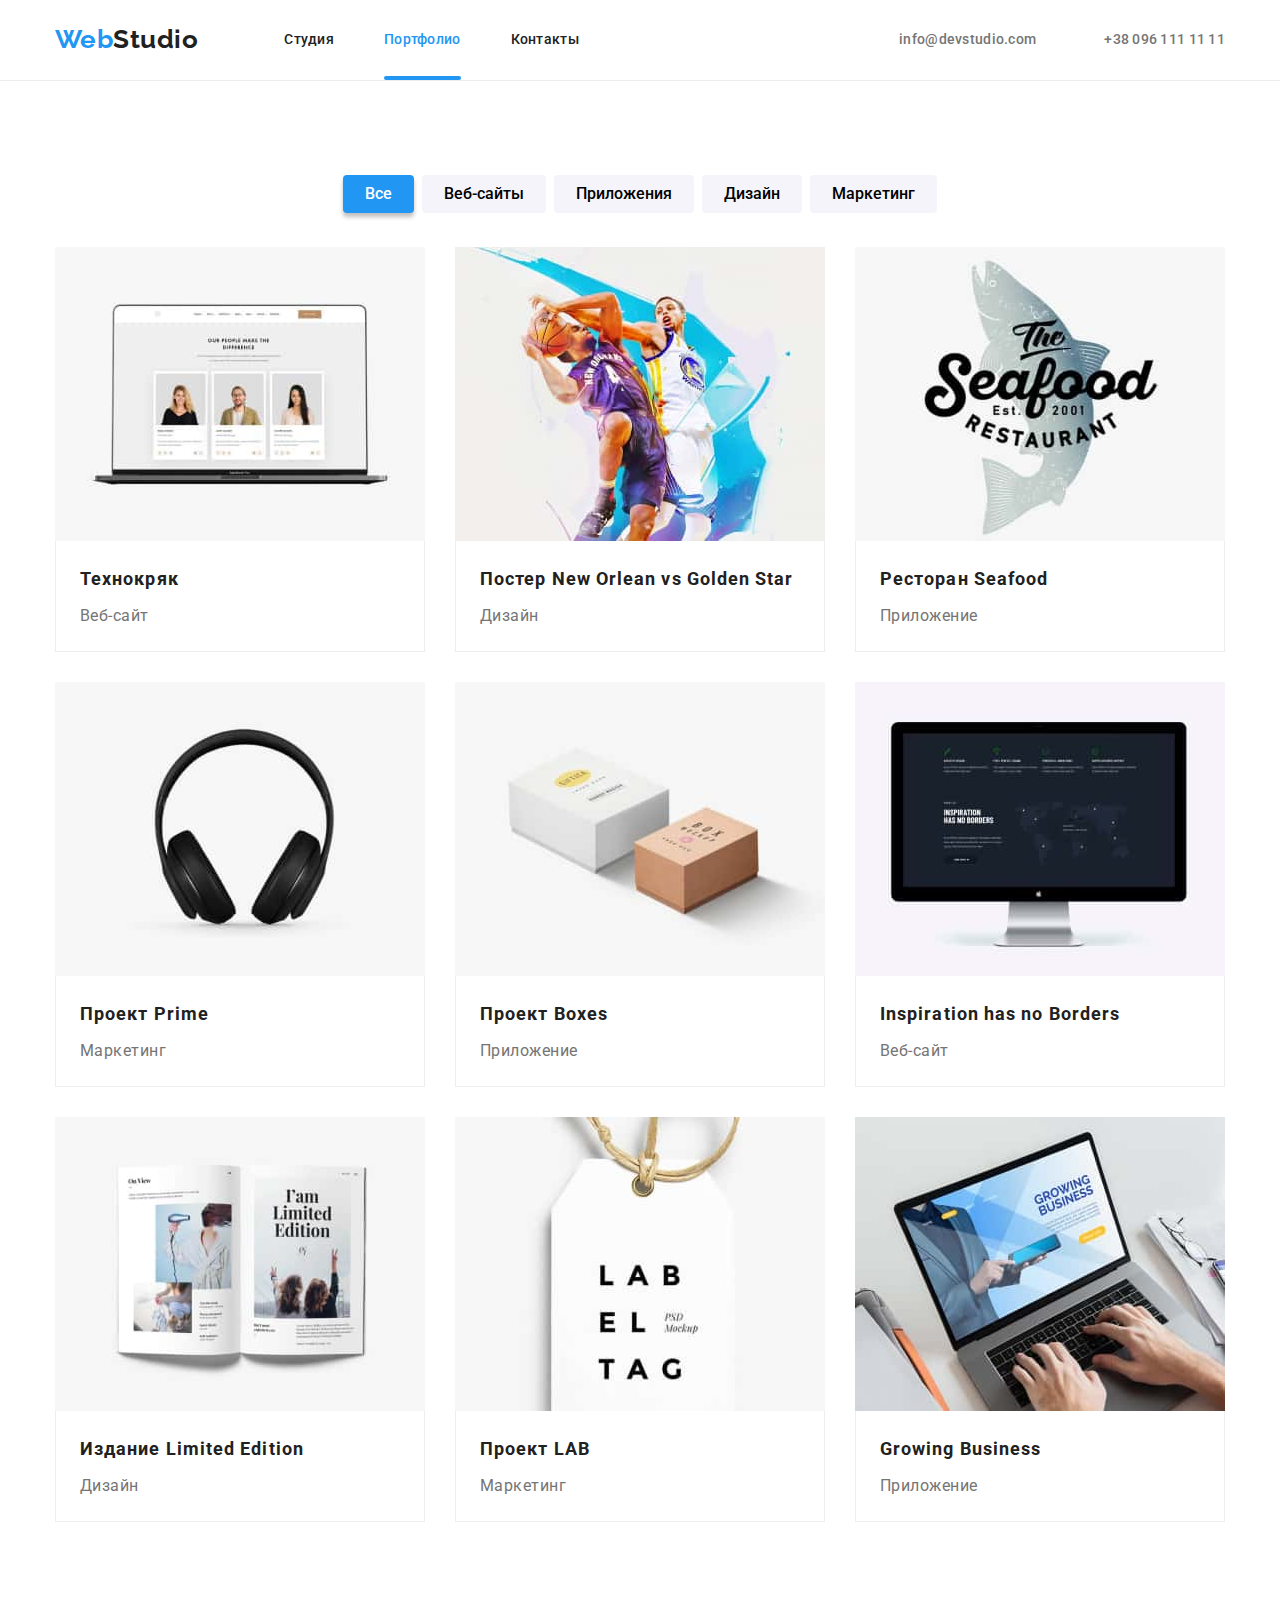
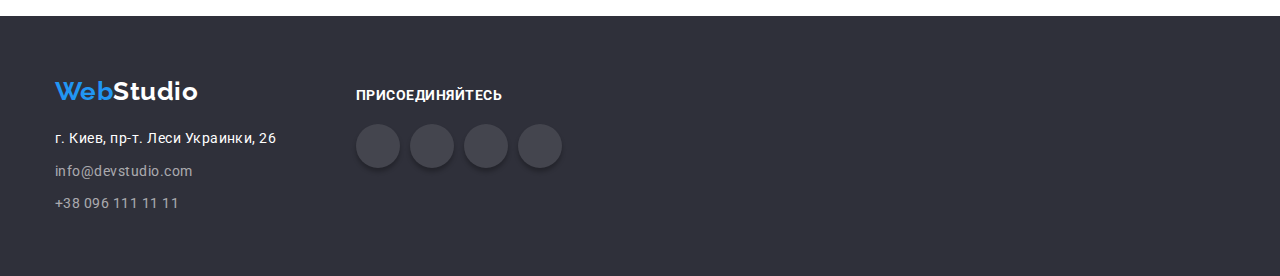
==== portfolio.html @ 75f686c3 "Initializes hometask" ====
<!DOCTYPE html>
<html lang="ru">
<head>
    <meta charset="UTF-8">
    <meta http-equiv="X-UA-Compatible" content="IE=edge">
    <meta name="viewport" content="width=device-width, initial-scale=1.0">
    <title>Портфолио</title>
    <link rel="preconnect" href="https://fonts.googleapis.com">
    <link rel="preconnect" href="https://fonts.gstatic.com" crossorigin>
    <link href="https://fonts.googleapis.com/css2?family=Raleway:wght@700&family=Roboto:wght@400;500;700;900&display=swap" rel="stylesheet">
    <link rel="stylesheet" href="https://cdnjs.cloudflare.com/ajax/libs/modern-normalize/1.1.0/modern-normalize.min.css">
    <link rel="stylesheet" href="./css/styles.css">
</head>

<body>

                    <!--Шапка страницы-->

    <header class="header">
        <div class="navigation-main container">
            <nav class="navigation">
                <a href="./index.html" class="header-logo logo links "><span class="logo-style">Web</span>Studio</a>
                <ul class="navigation-list list">
                    <li class="item">
                        <a href="./index.html" class="navigation-link header-footer-transition links">Студия</a>
                    </li>
                    <li class="item">
                        <a href="./portfolio.html" class="navigation-link header-footer-transition links  current">Портфолио</a>
                    </li>
                    <li class="item">
                        <a href="" class="navigation-link header-footer-transition links">Контакты</a>
                    </li>
                </ul>
            </nav>
            
            <ul class="header-contacts-list list">
                <li class="header-contacts-item item">
                    <a href="mailto:info@devstudio.com" class="header-contacts-link header-footer-transition links">
                        <svg class="envelope-icon" width="16" height="12">
                            <use href="./images/icons.svg#envelope"></use>
                        </svg>
                    info@devstudio.com</a>
                </li>

                <li class="header-contacts-item item">
                    <a href="tel:+380961111111" class="header-contacts-link header-footer-transition links">
                        <svg class="phone-icon" width="10" height="16">
                            <use href="./images/icons.svg#smartphone"></use>
                        </svg>
                    +38 096 111 11 11</a>
                </li>
            
            </ul>
        </div>
    </header>

                                    <!--Секция примеров работ-->
    <main>    
        <section class="portfolio">

        <h1 class="visually-hidden" tabindex="-1">Портфолио</h1> <!--Скрытый заголовок-->
            
            <div class="container">
                <ul class="portfolio-btn-list list">
                    <li class="portfolio-btn-item item">
                        <button class="portfolio-btn-button btn current" type="button">Все</button>
                    </li>
    
                    <li class="portfolio-btn-item item">
                        <button class="portfolio-btn-button btn" type="button">Веб-сайты</button>
                    </li>
    
                    <li class="portfolio-btn-item item">
                        <button class="portfolio-btn-button btn" type="button">Приложения</button>
                    </li>
    
                    <li class="portfolio-btn-item item">
                        <button class="portfolio-btn-button btn" type="button">Дизайн</button>
                    </li>
    
                    <li class="portfolio-btn-item item">
                        <button class="portfolio-btn-button btn" type="button">Маркетинг</button>
                    </li>
                </ul>
    
                <ul class="portfolio-card-list list">
                    <li class="portfolio-card-item item">
                        <a class="portfolio-card-link links" href="">
                            
                            <div class="portfolio-card-thumb">
                                <img src="./images/project1.jpg" width="370" alt="Ноутбук с открытым веб-сайтом">
                                <div class="portfolio-card-overlay">
                                    <p class="portfolio-card-overlay-text">Технокряк это современная площадка распространения коронавируса.
                                        Компании используют эту платформу для цифрового шпионажа
                                        и атак на защищённые сервера конкурентов.
                                    </p>
                                </div>
                            </div>
                            <div class="portfolio-card-content">
                                <h2 class="portfolio-card-subtitle">Технокряк</h2>
                                <p class="portfolio-card-text">Веб-сайт</p>
                            </div>

                        </a>
                    </li>
    
                    <li class="portfolio-card-item item">
                        <a class="portfolio-card-link links" href="">
                            
                            <div class="portfolio-card-thumb">
                                <img src="./images/project2.jpg" width="370" alt="Постер с двумя баскетболистами которые борятся за мяч">
                                <div class="portfolio-card-overlay">
                                    <p class="portfolio-card-overlay-text">Технокряк это современная площадка распространения коронавируса.
                                        Компании используют эту платформу для цифрового шпионажа
                                        и атак на защищённые сервера конкурентов.
                                    </p>
                                </div>
                            </div>
                            
                        
                            <div class="portfolio-card-content">
                                <h2 class="portfolio-card-subtitle">Постер <span lang="en">New Orlean vs Golden Star</span></h2>
                                <p class="portfolio-card-text">Дизайн</p>
                            </div>

                        </a>
                    </li>
    
                    <li class="portfolio-card-item item">
                        <a class="portfolio-card-link links" href="">
                            
                            <div class="portfolio-card-thumb">
                                <img src="./images/project3.jpg" width="370" alt="Логотип ресторана морепродуктов">
                                <div class="portfolio-card-overlay">
                                    <p class="portfolio-card-overlay-text">Технокряк это современная площадка распространения коронавируса.
                                        Компании используют эту платформу для цифрового шпионажа
                                        и атак на защищённые сервера конкурентов.
                                    </p>
                                </div>
                            </div>
                            
                            
                            <div class="portfolio-card-content">
                                <h2 class="portfolio-card-subtitle">Ресторан <span lang="en">Seafood</span></h2>
                                <p class="portfolio-card-text">Приложение</p>
                            </div>

                        </a>
                    </li>
    
                    <li class="portfolio-card-item item">
                        <a class="portfolio-card-link links" href="">
                                
                            <div class="portfolio-card-thumb">
                                <img src="./images/project4.jpg" width="370" alt="Полноразмерные наушники" >
                                <div class="portfolio-card-overlay">
                                    <p class="portfolio-card-overlay-text">Технокряк это современная площадка распространения коронавируса.
                                        Компании используют эту платформу для цифрового шпионажа
                                        и атак на защищённые сервера конкурентов.
                                    </p>
                                </div>
                            </div>
                            
                            
                            <div class="portfolio-card-content">
                                <h2 class="portfolio-card-subtitle">Проект <span lang="en">Prime</span></h2>
                                <p class="portfolio-card-text">Маркетинг</p>
                            </div>

                        </a>
                    </li>
    
                    <li class="portfolio-card-item item">
                        <a class="portfolio-card-link links" href="">
                                
                            <div class="portfolio-card-thumb">
                                <img src="./images/project5.jpg" width="370" alt="Две коробки, маленькая белая и большая коричневая">
                                <div class="portfolio-card-overlay">
                                    <p class="portfolio-card-overlay-text">Технокряк это современная площадка распространения коронавируса.
                                        Компании используют эту платформу для цифрового шпионажа
                                        и атак на защищённые сервера конкурентов.
                                    </p>
                                </div>
                            </div>
                            
                            
                            <div class="portfolio-card-content">
                                <h2 class="portfolio-card-subtitle">Проект <span lang="en">Boxes</span></h2>
                                <p class="portfolio-card-text">Приложение</p>
                            </div>

                        </a>
                    </li>
    
                    <li class="portfolio-card-item item">
                        <a class="portfolio-card-link links" href="">
                                
                            <div class="portfolio-card-thumb">
                                <img src="./images/project6.jpg" width="370" alt="Компьютер моноблок с открытыс сайтом на экране">
                                <div class="portfolio-card-overlay">
                                    <p class="portfolio-card-overlay-text">Технокряк это современная площадка распространения коронавируса.
                                        Компании используют эту платформу для цифрового шпионажа
                                        и атак на защищённые сервера конкурентов.
                                    </p>
                                </div>
                            </div>
                            
                            
                            <div class="portfolio-card-content">
                                <h2 class="portfolio-card-subtitle" lang="en">Inspiration has no Borders</h2>
                                <p class="portfolio-card-text">Веб-сайт</p>
                            </div>

                        </a>
                    </li>
    
                    <li class="portfolio-card-item item">
                        <a class="portfolio-card-link links" href="">
                                
                            <div class="portfolio-card-thumb">
                                <img src="./images/project7.jpg" width="370" alt="Открытый журнал со статьями">
                                <div class="portfolio-card-overlay">
                                    <p class="portfolio-card-overlay-text">Технокряк это современная площадка распространения коронавируса.
                                        Компании используют эту платформу для цифрового шпионажа
                                        и атак на защищённые сервера конкурентов.
                                    </p>
                                </div>
                            </div>
                            
                            
                            <div class="portfolio-card-content">
                                <h2 class="portfolio-card-subtitle">Издание <span lang="en">Limited Edition</span></h2>
                                <p class="portfolio-card-text">Дизайн</p>
                            </div>

                        </a>
                    </li>
    
                    <li class="portfolio-card-item item">
                        <a class="portfolio-card-link links" href="">
                                
                            <div class="portfolio-card-thumb">
                                <img src="./images/project8.jpg" width="370" alt="Бирка с названием проекта">
                                <div class="portfolio-card-overlay">
                                    <p class="portfolio-card-overlay-text">Технокряк это современная площадка распространения коронавируса.
                                        Компании используют эту платформу для цифрового шпионажа
                                        и атак на защищённые сервера конкурентов.
                                    </p>
                                </div>
                            </div>
                            
                            
                            <div class="portfolio-card-content">
                                <h2 class="portfolio-card-subtitle">Проект <span lang="en">LAB</span></h2>
                                <p class="portfolio-card-text">Маркетинг</p>
                            </div>

                        </a>
                    </li>
    
                    <li class="portfolio-card-item item">
                        <a class="portfolio-card-link links" href="">
                                
                            <div class="portfolio-card-thumb">
                                <img src="./images/project9.jpg" width="370" alt="Ноутбук с открытым приложением">
                                <div class="portfolio-card-overlay">
                                    <p class="portfolio-card-overlay-text">Технокряк это современная площадка распространения коронавируса.
                                        Компании используют эту платформу для цифрового шпионажа
                                        и атак на защищённые сервера конкурентов.
                                    </p>
                                </div>
                            </div>
                            
                            
                            <div class="portfolio-card-content">
                                <h2 class="portfolio-card-subtitle" lang="en">Growing Business</h2>
                                <p class="portfolio-card-text">Приложение</p>
                            </div>

                        </a>
                    </li>
    
                </ul>

            </div>

        </section>
    
    </main>
                <!--Подвал страницы-->

    <footer class="footer">

        <div class="footer-container container">
            
            <div class="footer-container-address">
                
                <a class="footer-logo logo links" href="./index.html"><span class="logo-style">Web</span>Studio</a>
                
                <address class="footer-address">
                    <p class="footer-address-text">г. Киев, пр-т. Леси Украинки, 26</p>
                    <ul class="footer-address-list list">
                        
                        <li class="footer-address-item">
                            <a class="footer-address-links header-footer-transition links" href="mailto:info@devstudio.com">info@devstudio.com</a>
                        </li>
                        
                        <li class="footer-address-item">
                            <a class="footer-address-links header-footer-transition links" href="tel:+380961111111">+38 096 111 11 11</a>
                        </li>
        
                    </ul>
                </address>
            </div>    

            <div class="footer-join-us">

                <p class="text">Присоединяйтесь</p>

                <ul class="footer-join-us-list list">

                    <li class=" footer-join-us-item item">

                        <a href="" class="footer-join-us-link">
                            <svg class="footer-join-us-icon">
                                <use xlink:href="./images/icons.svg#instagram" />
                            </svg>
                        </a>

                    </li>

                    <li class=" footer-join-us-item item">

                        <a href="" class="footer-join-us-link">
                            <svg class="footer-join-us-icon">
                                <use xlink:href="./images/icons.svg#twitter" />
                            </svg>
                        </a>

                    </li>

                    <li class=" footer-join-us-item item">

                        <a href="" class="footer-join-us-link">
                            <svg class="footer-join-us-icon">
                                <use xlink:href="./images/icons.svg#facebook" />
                            </svg>
                        </a>

                    </li>

                    <li class=" footer-join-us-item item">

                        <a href="" class="footer-join-us-link">
                            <svg class="footer-join-us-icon">
                                <use xlink:href="./images/icons.svg#linkedin" />
                            </svg>
                        </a>
                        
                    </li>

                </ul>
            </div>
        </div>            
    </footer>
    <script src="./scripts/modal.js"></script>
</body>

</html>
---- css/styles.css ----
:root {
    --main-text-color: #212121;
    --secondary-text-color: #757575;
    --icons-color: #AFB1B8;
    --main-white-color: #FFFFFF;
    --action-color: #2196F3;
    --signature-color: rgba(255, 255, 255, 0.6);
    --footer-bg: #2F303A;
    --additional-bg: #F5F4FA;
    --border-line-color: #ECECEC;
    --secondary-border-line-color: #EEEEEE;
    --main-choice-color: #188ce8;

    --main-transition-time: 1250ms;
    --main-transition-function: cubic-bezier(0.4, 0, 0.2, 1);
    
    --portfolio-hover-effect: rgba(33, 150, 243, 0.9);
}

body {
    color: var(--main-text-color);
    background-color: var(--main-white-color);

    font-family: 'Roboto', sans-serif;  
    letter-spacing: 0.03em;
}

                                                /* Utility */

.visually-hidden {
    position: absolute;
    white-space: nowrap;
    width: 1px;
    height: 1px;
    overflow: hidden;
    border: 0;
    padding: 0;
    clip: rect(0 0 0 0);
    clip-path: inset(50%);
    margin: -1px;
    }

.list {
    list-style-type: none;
    margin: 0;
    padding: 0;
}

.links {
    text-decoration: none;
}

.container {
    padding-left: 15px;
    padding-right: 15px;
    width: 1200px;
    margin-left: auto;
    margin-right: auto;
}

.header {
    border-bottom: 1px solid var(--border-line-color);
}

.btn {
    cursor: pointer;
    font-family: inherit;
    border-radius: 4px;
    border-style: none;
}

img {
    display: block;
}


/* .item * {
    outline: 1px solid red; 
} */

                                /* Шапка */

.navigation-main,
.navigation,
.navigation-list,
/* .header-contacts-item, */
.header-contacts-list 
{
    display: flex;
    align-items: center;
}

/* .navigation-main {
    display: flex;
} */

.navigation-list .item:not(:last-child) {
    margin-right: 50px;
}

.header-contacts-list {
    margin-left: auto;
}

.header-contacts-list .header-contacts-item:not(:last-child) {
    margin-right: 48px;
}

.logo {
    font-family: 'Raleway', sans-serif;
    font-weight: 700;
    font-size: 26px;
    color: var(--main-text-color);
    line-height: 1.2;
}

.header-logo {
    margin-right: 86px;
    padding-top: 24px;
    padding-bottom: 24px;
}

.navigation-link {
    color: var(--main-text-color);
    position: relative;
}

.navigation-link.current::after {
    content: '';

    width: 100%;
    height: 4px;
    display: block;
    background-color: var(--action-color);
    
    position: absolute;
    
    left: 0;
    bottom: 0;
    border-radius: 2px;

}

.header-contacts-link  {
    color: var(--secondary-text-color);
}

.navigation-link,
.header-contacts-link {
    display: flex;
    padding-top: 32px;
    padding-bottom: 32px;
    align-items: center;
    font-weight: 500;
    font-size: 14px;
    line-height: 1.14;
    letter-spacing: 0.02em;
}

                                /* Hover effects */

.header-footer-transition {
    transition: color var(--main-transition-time) var(--main-transition-function);
}


.logo-style,
.navigation-link:hover,
.navigation-link:focus,
.navigation-link.current,
.footer-address-links:hover,
.footer-address-links:focus,
.header-contacts-link:hover,
.header-contacts-link:focus {
    color: var(--action-color);
}

                                /* Icons */

/* .header-contacts-item {
    display: flex;
    align-items: center;
} */

.envelope-icon,
.phone-icon {
    margin-right: 10px;
    cursor: pointer;
    fill: currentColor;
}



                                            /* Герой */

.hero {
    background-color: var(--footer-bg);
    text-align: center;
    padding-top: 200px;
    padding-bottom: 200px;
    margin-left: auto;
    margin-right: auto;

    max-width: 1600px;
    height: 600px;
    
    background-image: 
    linear-gradient( 
    rgba(47, 48, 58, 0.4), 
    rgba(47, 48, 58, 0.4)
    ),
    url(../images/hero-image.jpg);
    background-size: cover;
    background-position: top;
    background-repeat: no-repeat;
}

.hero > .container {
    width: 696px;
}

.hero-title {
    color: var(--main-white-color);
    margin-top: 0;
    margin-bottom: 30px;

    font-weight: 900;
    font-size: 44px;
    line-height: 1.36;
    letter-spacing: 0.06em;

    text-transform: uppercase;
}

                                            /* Hero button */

.hero-button {
    /* display: flex;
    align-items: center;
    justify-content: center; */
    padding: 0;
    margin: 0;

    background-color: var(--action-color);
    color: var(--main-white-color);

    font-weight: 700;
    font-size: 16px;
    line-height: 1.87;
    letter-spacing: 0.06em;
    
    min-width: 200px;
    min-height: 50px;
    /* padding: 10px 32px; */
    transition: background-color var(--main-transition-time) var(--main-transition-function);
}

.hero-button:hover,
.hero-button:focus {
    background-color: var(--main-choice-color);
}

                                          /* Наши преимущества */

.benefits {
    padding-top: 107px;
    padding-bottom: 94px;
}

.benefits-list {
    display: flex;
}

.benefits-list .item + .item {
    margin-left: 30px;
}

.benefits-subtitle{
    font-weight: 700;
    font-size: 14px;
    line-height: 1.14;
    text-transform: uppercase; 
    margin-top: 0;
    margin-bottom: 10px;
}

.benefits-text {
    color: var(--secondary-text-color);
    font-size: 14px;
    line-height: 1.7;
    margin-top: 0;
    margin-bottom: 0;
}

                                /* Benefits icons */

.benefits-icon-box {
    display: flex;
    justify-content: center;
    align-items: center;
    
    height: 120px;
    margin-bottom: 30px;

    background-color: var(--additional-bg); 
}

.benefits-icon {
    width: 70px;
    height: 70px;
    fill: currentColor;
}

                                            /* Наши работы */

.what-we-do {
    padding-bottom: 94px;
}

.what-we-do-list {
    display: flex;
}

.what-we-do-list .item + .item {
    margin-left: 30px;
}

.what-we-do-list .item {
    position: relative;
}

.what-we-do-title {
    margin-top: 0;
    margin-bottom: 50px;

    font-weight: 700;
    font-size: 36px;
    line-height: 1.16;
    text-align: center;
}

.what-we-do-overlay {
    position: absolute;
    background-color: rgba(47, 48, 58, 0.8);
    bottom: 0;
    overflow: hidden;
}

.what-we-do-text {
    display: flex;
    justify-content: center;
    align-items: center;

    height: 70px;
    width: 370px;

    margin: 0;

    font-weight: 700;
    font-size: 14px;
    line-height: calc(16 / 14);
    text-align: center;
    letter-spacing: 0.03em;
    text-transform: uppercase;

    color: var(--main-white-color);
}


                                            /* Наша команда */

.team {
    background-color: var(--additional-bg);
    padding-top: 94px;
    padding-bottom: 94px;
}

.team-title {
    margin-top: 0;
    margin-bottom: 50px;
    text-align: center;

    font-weight: 700;
    font-size: 36px;
    line-height: 1.16;
}

.team-list {
    display: flex;
}

.team-list .item + .item {
    margin-left: 30px;
}

.team-list > .item {
    box-shadow: 0px 4px 4px rgba(0, 0, 0, 0.25);
    /* box-shadow: 0px 1px 3px rgba(0, 0, 0, 0.12), 
    0px 1px 1px rgba(0, 0, 0, 0.14), 
    0px 2px 1px rgba(0, 0, 0, 0.2) */
}


.team-name {
    margin-top: 0;
    margin-bottom: 10px;
    
    font-weight: 500;
    font-size: 16px;
    line-height: 1.18;
}

.team-position {
    margin-top: 0;
    margin-bottom: 16px;

    color: var(--secondary-text-color);

    font-size: 16px;
    line-height: 1.18;
}

.team-list-content {
    padding: 30px 32px;

    text-align: center;
    background-color: var(--main-white-color);
}


                                /* Team socials */

.team-socials-icon-box,
.clients-list {
    display: flex;
}

.team-socials-link {
    display: flex;
    justify-content: center;
    align-items: center;
    width: 44px;
    height: 44px;
    border-radius: 50%;
    color: var(--icons-color);
    transition: background-color var(--main-transition-time) var(--main-transition-function), color var(--main-transition-time) var(--main-transition-function);
}

.team-socials-item:not(:first-child) {
    margin-left: 10px;
}

.team-socials-icon {
    fill: currentColor;
    width: 20px;
    height: 20px;
}

.team-socials-link:hover, 
.team-socials-link:focus {
    background-color: var(--action-color);
    color: var(--main-white-color);
}


                                            /* Clients */

.clients {
    padding-top: 94px;
    padding-bottom: 94px;
}

.clients-title {
    margin-top: 0;
    margin-bottom: 50px;
    font-weight: 700;
    font-size: 36px;
    line-height: 1.16;
    text-align: center;
}

                            /* Client icons */

.clients-link {
    display: flex;
    width: 170px;
    height: 92px;
    justify-content: center;
    align-items: center;
    border: 1px solid var(--icons-color);
    border-radius: 4px;
    color: var(--icons-color);

    transition: border var(--main-transition-time) var(--main-transition-function), color var(--main-transition-time) var(--main-transition-function);

}

.clients-item:not(:first-child) {
    margin-left: 30px;
}

.clients-icon {
    fill: currentColor;
    width: 106px;
    height: 60px;
}

.clients-link:hover,
.clients-link:focus {
    border-color: var(--action-color);
    color: var(--action-color);
}

                                            /* Portfolio */


.portfolio {
    padding-top: 94px;
    padding-bottom: 94px;
}

                                                /* Portfolio buttons */


.portfolio-btn-list {
    display: flex;
    justify-content: center;
    margin-bottom: 34px;
}

.portfolio-btn-item  {
    margin-right: 8px;
    border-radius: 4px;
}


.portfolio-btn-item:nth-last-child(-n + 1) {
    margin-right: 0;
}

.portfolio-btn-button {
    background-color: var(--additional-bg);

    font-weight: 500;
    font-size: 16px;
    line-height: 1.62;

    padding: 6px 22px;

    transition: background-color var(--main-transition-time) var(--main-transition-function), color var(--main-transition-time) var(--main-transition-function), box-shadow var(--main-transition-time) var(--main-transition-function);
}

.portfolio-btn-button.current,
.portfolio-btn-button:hover,
.portfolio-btn-button:focus {
    background-color: var(--action-color);
    color:var(--main-white-color);
    box-shadow: 0px 4px 4px rgba(0, 0, 0, 0.25);
}

                                        /* Portfolio cards */


.portfolio-card-list {
    display: flex;
    flex-wrap: wrap;

    margin-top: -30px;
    margin-left: -30px;
}

.portfolio-card-link {
    display: block;
    margin-top: 30px;
    margin-left: 30px;
    flex-basis: calc(100% / 3 - 30px);

    transition: box-shadow var(--main-transition-time) var(--main-transition-function);
}

.portfolio-card-thumb {
    position: relative;
    overflow: hidden;
}

.portfolio-card-overlay {
    width: 100%;
    height: 100%;

    padding: 63px 24px;

    position: absolute;
    bottom: 0;
    background-color: var(--portfolio-hover-effect);
    opacity: 0;
    transform: translateY(100%);

    transition: transform var(--main-transition-time) var(--main-transition-function), opacity var(--main-transition-time) var(--main-transition-function);
}

.portfolio-card-overlay-text {
    margin: 0;
    font-size: 18px;
    line-height: 1.56;

    color: var(--main-white-color);

}

.portfolio-card-link:hover .portfolio-card-overlay,
.portfolio-card-link:focus .portfolio-card-overlay {
    opacity: 1;
    transform: translateY(0);
}

.portfolio-card-link:hover,
.portfolio-card-link:focus {
    box-shadow: 0px 4px 4px rgba(0, 0, 0, 0.25);
}

.portfolio-card-content {
    border-left: 1px solid var(--secondary-border-line-color);
    border-right: 1px solid var(--secondary-border-line-color);
    border-bottom: 1px solid var(--secondary-border-line-color);
    
    padding: 20px 24px;
}

.portfolio-card-subtitle {
    margin-top: 0;
    margin-bottom: 4px;
    
    color: var(--main-text-color);
    font-weight: 700;
    font-size: 18px;
    line-height: 2;
    letter-spacing: 0.06em;
}

.portfolio-card-text {
    margin-top: 0;
    margin-bottom: 0;
    color: var(--secondary-text-color);
    
    font-size: 16px;
    line-height: 1.87;
}

                                    /* Подвал на страницах */

.footer {
    background-color: var(--footer-bg);
    padding-top: 60px;
    padding-bottom: 60px;
/* 
    display: flex;
    align-items: baseline; */
}




.footer-address {
    font-style: normal;
    width: 231px;
}

.footer-address-text {
    color: var(--main-white-color);
    margin-top: 0;
    margin-bottom: 9px;
}

.footer-address-links {
    color: var(--signature-color);
    display: inline-block;
}

.footer-address-text,
.footer-address-links {
    font-size: 14px;
    line-height: 1.7;
}

.footer-address-item:not(:last-child) {
    margin-bottom: 9px;
}


                            /* Footer join */

.footer-logo {
    display: inline-block;
    color: var(--main-white-color);
    margin-bottom: 20px;
}

.footer-container {
    display: flex;
    align-items: baseline;
}

.footer-join-us {  
    margin-left: 70px;
}

.footer-join-us > .text,
.footer-subscribe > .text {
    margin: 0;
    padding: 0;
    margin-bottom: 20px;

    color: var(--main-white-color);
    font-weight: 700;
    font-size: 14px;
    line-height: 1.14;
    text-transform: uppercase;
}

.footer-join-us-list {
    display: flex;
}

                            /* Icons as inline svg */

.footer-join-us-link {
    display: flex;
    width: 44px;
    height: 44px;
    border-radius: 50%;
    justify-content: center;
    align-items: center;
    background-color: rgba(255, 255, 255, 0.1);
    box-shadow: 0px 4px 4px rgba(0, 0, 0, 0.25);
    cursor: pointer;

    transition: background-color var(--main-transition-time) var(--main-transition-function);
}

.footer-join-us-item:not(:first-child) {
    margin-left: 10px;
}

.footer-join-us-icon {
    fill: var(--main-white-color);
    width: 20px;
    height: 20px;
}

.footer-join-us-link:hover,
.footer-join-us-link:focus {
    background-color: var(--action-color);
}

                            /* Footer subscribe */

.footer-subscribe {
    margin-left: 93px;
}

.footer-subscribe-form,
.footer-subscribe-form .submit {
    display: flex;
}



.footer-subscribe-input {
    width: 358px;
    background-color: transparent;
    border: 1px solid rgba(255, 255, 255, 0.3);;
    color: rgba(255, 255, 255, 0.6);
    box-shadow: 0px 4px 4px rgba(0, 0, 0, 0.15);
    border-radius: 4px;
    padding-left: 16px;
} 

.footer-subscribe-button {
    width: 200px;
    padding-top: 10px;
    padding-bottom: 10px;
    margin-left: 12px; 
    background-color: var(--action-color);

    display: flex;
    justify-content: center;
    align-items: center;
    
    border: none;
    border-radius: 4px;
    box-shadow: 0px 4px 4px rgba(0, 0, 0, 0.15);

    font-weight: 700;
    font-size: 16px;
    line-height: 1.87;
    text-align: center;
    letter-spacing: 0.06em;
    color: var(--main-white-color);
}

.footer-subscribe-icon {
    margin-left: 10px;
}

                            /* Modal window */

.backdrop {
    position: absolute;
    top: 0;
    left: 0;

    width: 100%;
    height: 100%;

    background-color:rgba(0, 0, 0, 0.2);
    
    opacity: 1;
    transition: opacity var(--main-transition-time) var(--main-transition-function);
}

.backdrop.is-hidden {
    opacity: 0;
    pointer-events: none;
}

.modal {
    position: absolute;
    top: 50%;
    left: 50%;

    width: 528px;
    height: 581px;

    transform: translate(-50%, -50%);
    background-color: var(--main-white-color);
}

.modal-btn-close {
    position: absolute;
    top: -10px;
    right: -10px;

    width: 30px;
    height: 30px;
    border-radius: 50%;
    background-color: var(--main-white-color);
    border: 1px solid rgba(0, 0, 0, 0.1);


    transition: background-color var(--main-transition-time) var(--main-transition-function);
}

.modal-close-icon {
    width: 11px;
    height: 11px;
    fill: currentColor;
    
    transition: color var(--main-transition-time) var(--main-transition-function);
}

.modal-btn-close:hover {
    color: var(--main-choice-color);
}

/* .modal-text {
    margin-top: 0px;
    margin-bottom: 30px;
    padding-top: 40px;

    
    font-weight: 700;
    font-size: 20px;
    line-height: 1.5;
    text-align: center;
    letter-spacing: 0.03em;
}

.modal-form {
    display: flex;
    flex-direction: column;
    /* justify-content: center;
    align-items: center;
}

.modal-form-input {
    width: 448px;
    height: 40px;
    padding-top: 11px;
    padding-bottom: 11px;
    padding-left: 42px;
    border-radius: 4px;
}

.modal-form-field {
    margin-bottom: 28px;
}

.modal-form-field:nth-last-child(-n + 3) {
    margin-bottom: 20px;
}

.modal-form-field:nth-last-child(-n + 2) {
    margin-bottom: 30px;
}

.modal-form-button {
    background-color: var(--action-color);
    color: var(--main-white-color);
    

    font-weight: 700;
    font-size: 16px;
    line-height: 1.87;
    letter-spacing: 0.06em;
    
    min-width: 200px;
    padding: 10px 55px;
    transition: background-color var(--main-transition-time) var(--main-transition-function);
}

.modal-form-button:hover,
.modal-form-button:focus {
    background-color: var(--main-choice-color);
}

.modal-form-comment {
    width: 448px;
    height: 120px;
    resize: none;
    padding: 12px 16px;
}

.modal-form-checkbox-input {
    box-sizing: border-box;
    border-radius: 4px;
}

.modal-form-checkbox-label {
    font-size: 14px;
    line-height: 1.71;
    letter-spacing: 0.03em;

    color: #757575;
} */

.modal-text {
    margin-top: 0px;
    margin-bottom: 30px;
    padding-top: 40px;

    
    font-weight: 700;
    font-size: 20px;
    line-height: 1.5;
    text-align: center;
    letter-spacing: 0.03em;
}

.modal-form {
    display: flex;
    flex-direction: column;


    align-items: center;
    padding-left: 40px;
    padding-right: 40px;
}

.modal-form-field {
    position: relative;
    margin-bottom: 28px;
    display: block;
}

.modal-form-field:nth-last-child(-n + 3) {
    margin-bottom: 20px;
}

.modal-form-input {
    /* display: flex; */
    width: 448px;
    height: 40px;
    padding-left: 42px;
    border-radius: 4px;
    border: 1px solid rgba(33, 33, 33, 0.2);
}

.modal-form-icon {
    position: absolute;
    top: 50%;
    left: 15px;
    fill: currentColor;

    transform: translateY(-50%);
    transition: color var(--main-transition-time) var(--main-transition-function);
}

.modal-form-label {
    position: absolute;
    top: 50%;
    left: 42px;

    transform: translateY(-50%);

    font-size: 12px;
    line-height: 1.16;

    letter-spacing: 0.01em;
    color: var(--secondary-text-color);

    transition: transform var(--main-transition-time) var(--main-transition-function);
}

.modal-form-comment {
    width: 448px;
    height: 120px;

    padding: 12px 16px;
    resize: none;
    border-radius: 4px;
    border: 1px solid rgba(33, 33, 33, 0.2);
}

.modal-form-comment-label {
    position: absolute;
    top: -16px;
    left: 0;
    font-size: 12px;
    line-height: 1.16;
    opacity: 0;

    letter-spacing: 0.01em;
    color: var(--secondary-text-color);

    transition: opacity var(--main-transition-time) var(--main-transition-function);
}

.modal-form-checkbox-label {
    font-size: 14px;
    line-height: 1.71;
    letter-spacing: 0.03em;

    color: var(--secondary-text-color);
    margin-bottom: 30px;
}

.modal-form-license {
    color: var(--action-color);
}

.modal-form-checkbox-input {
    display: none;
}

.modal-form-button {
    border-radius: 4px;
    border: none;

    cursor: pointer;

    background-color: var(--action-color);
    color: var(--main-white-color);

    font-weight: 700;
    font-size: 16px;
    line-height: 1.87;
    letter-spacing: 0.06em;
    
    min-width: 200px;
    min-height: 50px;
    transition: background-color var(--main-transition-time) var(--main-transition-function);
}

.modal-form-button:hover,
.modal-form-button:focus {
    background-color: var(--main-choice-color);
}


.modal-form-field:focus-within .modal-form-icon {
    color: var(--main-choice-color);
}

.modal-form-field:focus-within .modal-form-label {
    transform: translate(-42px, -38px);
}

.modal-form-input:not(:placeholder-shown) ~ .modal-form-label {
    transform: translate(-42px, -38px);
}

.modal-form-field:focus-within .modal-form-comment-label {
    opacity: 1;
}

.modal-form-comment:not(:placeholder-shown) + .modal-form-comment-label {
    opacity: 1;
}
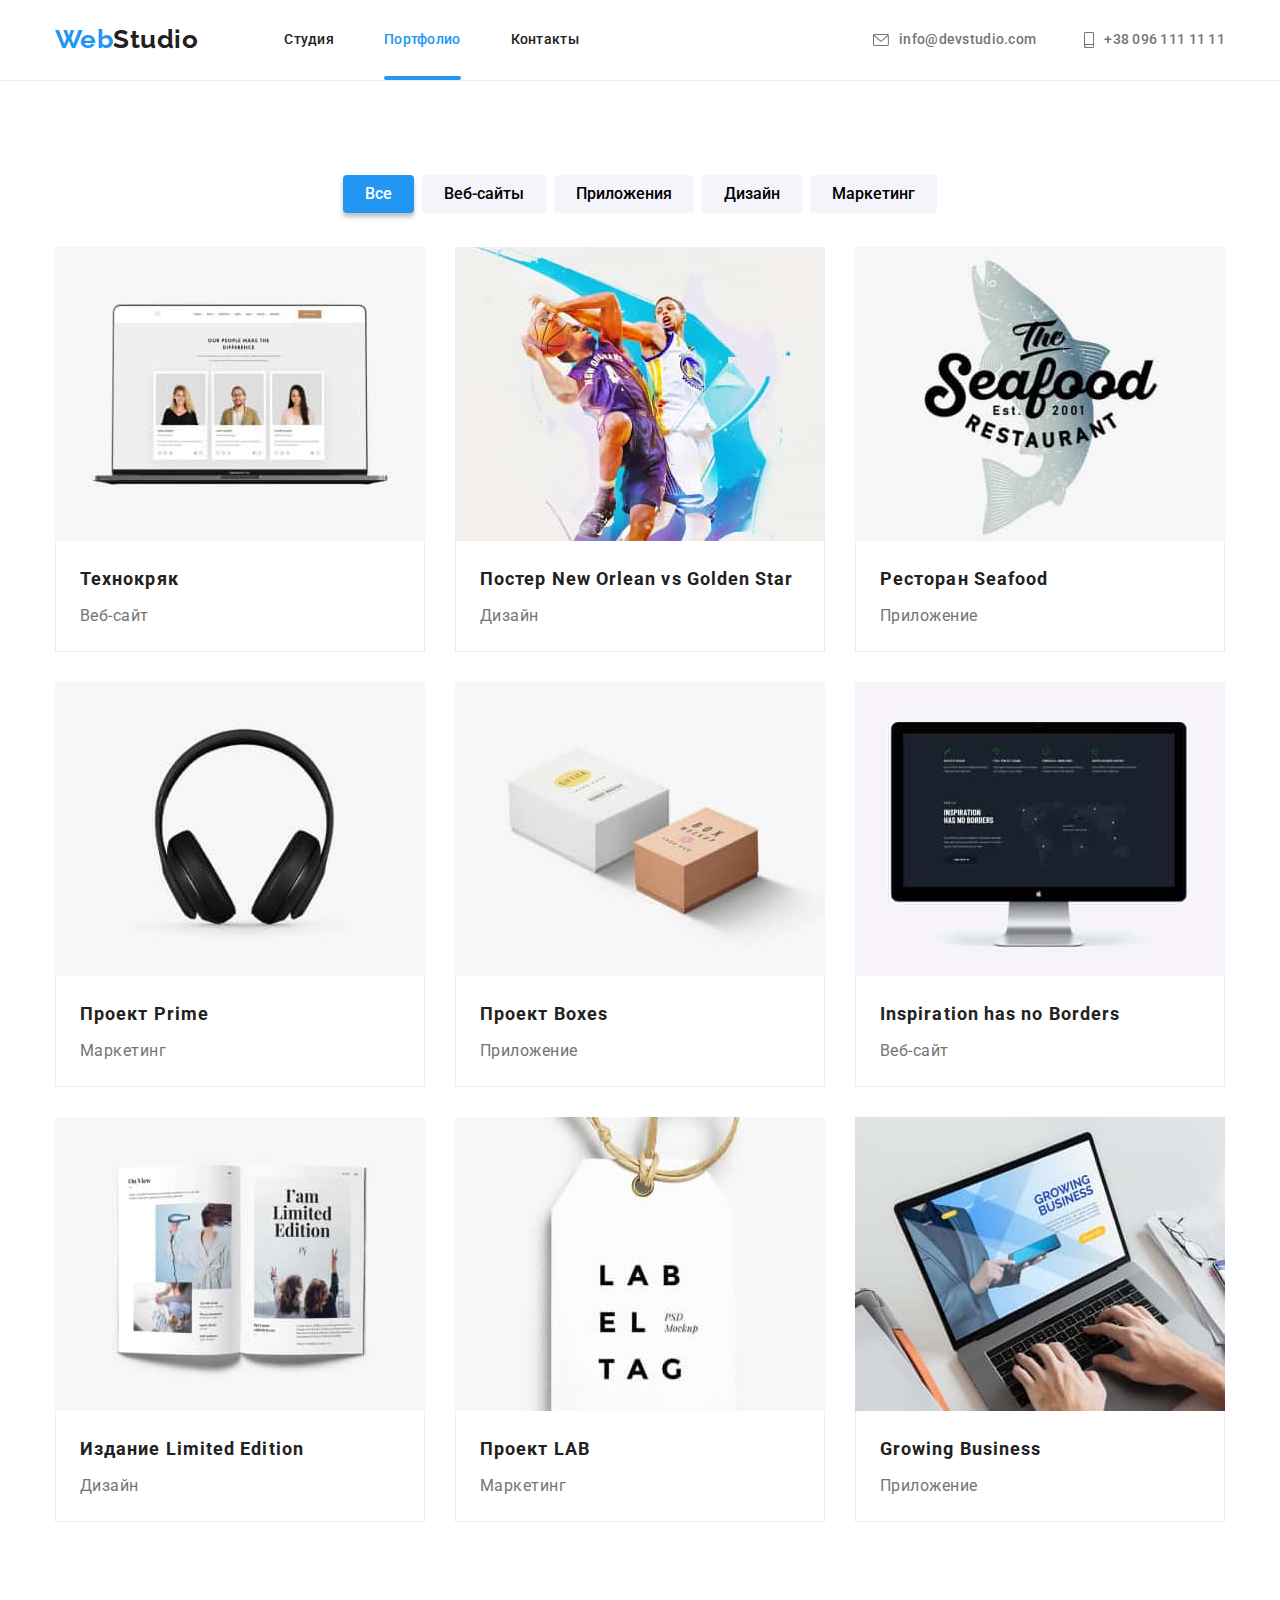
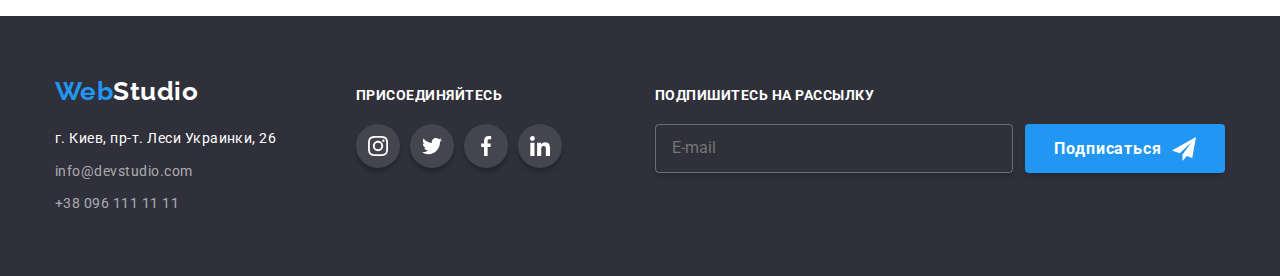
==== commit 686787c7: "Makes final fixes" ====
--- a/portfolio.html
+++ b/portfolio.html
@@ -289,80 +289,94 @@
     </main>
                 <!--Подвал страницы-->
 
-    <footer class="footer">
-
-        <div class="footer-container container">
-            
-            <div class="footer-container-address">
-                
-                <a class="footer-logo logo links" href="./index.html"><span class="logo-style">Web</span>Studio</a>
-                
-                <address class="footer-address">
-                    <p class="footer-address-text">г. Киев, пр-т. Леси Украинки, 26</p>
-                    <ul class="footer-address-list list">
+                <footer class="footer">
+
+                    <div class="footer-container container">
                         
-                        <li class="footer-address-item">
-                            <a class="footer-address-links header-footer-transition links" href="mailto:info@devstudio.com">info@devstudio.com</a>
-                        </li>
-                        
-                        <li class="footer-address-item">
-                            <a class="footer-address-links header-footer-transition links" href="tel:+380961111111">+38 096 111 11 11</a>
-                        </li>
-        
-                    </ul>
-                </address>
-            </div>    
-
-            <div class="footer-join-us">
-
-                <p class="text">Присоединяйтесь</p>
-
-                <ul class="footer-join-us-list list">
-
-                    <li class=" footer-join-us-item item">
-
-                        <a href="" class="footer-join-us-link">
-                            <svg class="footer-join-us-icon">
-                                <use xlink:href="./images/icons.svg#instagram" />
-                            </svg>
-                        </a>
-
-                    </li>
-
-                    <li class=" footer-join-us-item item">
-
-                        <a href="" class="footer-join-us-link">
-                            <svg class="footer-join-us-icon">
-                                <use xlink:href="./images/icons.svg#twitter" />
-                            </svg>
-                        </a>
-
-                    </li>
-
-                    <li class=" footer-join-us-item item">
-
-                        <a href="" class="footer-join-us-link">
-                            <svg class="footer-join-us-icon">
-                                <use xlink:href="./images/icons.svg#facebook" />
-                            </svg>
-                        </a>
-
-                    </li>
-
-                    <li class=" footer-join-us-item item">
-
-                        <a href="" class="footer-join-us-link">
-                            <svg class="footer-join-us-icon">
-                                <use xlink:href="./images/icons.svg#linkedin" />
-                            </svg>
-                        </a>
-                        
-                    </li>
-
-                </ul>
-            </div>
-        </div>            
-    </footer>
+                        <div>
+                            
+                            <a class="footer-logo logo links" href="./index.html"><span class="logo-style">Web</span>Studio</a>
+                                    
+                            <address class="footer-address">
+                                <p class="footer-address-text">г. Киев, пр-т. Леси Украинки, 26</p>
+                                <ul class="footer-address-list list">
+                                    
+                                    <li class="footer-address-item">
+                                        <a class="footer-address-links header-footer-transition links" href="mailto:info@devstudio.com">info@devstudio.com</a>
+                                    </li>
+                                    
+                                    <li class="footer-address-item">
+                                        <a class="footer-address-links header-footer-transition links" href="tel:+380961111111">+38 096 111 11 11</a>
+                                    </li>
+                    
+                                </ul>
+                            </address>
+                        </div>
+        
+                        <div class="footer-join-us">
+        
+                            <p class="text">Присоединяйтесь</p>
+        
+                            <ul class="footer-join-us-list list">
+        
+                                <li class=" footer-join-us-item item">
+        
+                                    <a href="" class="footer-join-us-link">
+                                        <svg class="footer-join-us-icon">
+                                            <use xlink:href="./images/icons.svg#instagram" />
+                                        </svg>
+                                    </a>
+        
+                                </li>
+        
+                                <li class=" footer-join-us-item item">
+        
+                                    <a href="" class="footer-join-us-link">
+                                        <svg class="footer-join-us-icon">
+                                            <use xlink:href="./images/icons.svg#twitter" />
+                                        </svg>
+                                    </a>
+        
+                                </li>
+        
+                                <li class=" footer-join-us-item item">
+        
+                                    <a href="" class="footer-join-us-link">
+                                        <svg class="footer-join-us-icon">
+                                            <use xlink:href="./images/icons.svg#facebook" />
+                                        </svg>
+                                    </a>
+        
+                                </li>
+        
+                                <li class=" footer-join-us-item item">
+        
+                                    <a href="" class="footer-join-us-link">
+                                        <svg class="footer-join-us-icon">
+                                            <use xlink:href="./images/icons.svg#linkedin" />
+                                        </svg>
+                                    </a>
+        
+                                </li>
+        
+                            </ul>
+                        </div>
+        
+                        <div class="footer-subscribe">
+                            <p class="text">Подпишитесь на рассылку</p>
+                            
+                            <form class="footer-subscribe-form">
+                                <input type="email" name="email" placeholder="E-mail" class="footer-subscribe-input">
+                                <button type="submit" class="footer-subscribe-button">Подписаться
+                                    <svg class="footer-subscribe-icon" width="24" height="24">
+                                        <use xlink:href="./images/icons.svg#icon-send"/>
+                                    </svg>
+                                </button>
+                            </form>
+                        </div>
+        
+                    </div>            
+                </footer>
     <script src="./scripts/modal.js"></script>
 </body>
 
--- a/css/styles.css
+++ b/css/styles.css
@@ -11,7 +11,7 @@
     --secondary-border-line-color: #EEEEEE;
     --main-choice-color: #188ce8;
 
-    --main-transition-time: 1250ms;
+    --main-transition-time: 250ms;
     --main-transition-function: cubic-bezier(0.4, 0, 0.2, 1);
     
     --portfolio-hover-effect: rgba(33, 150, 243, 0.9);
@@ -785,7 +785,8 @@
     display: flex;
     justify-content: center;
     align-items: center;
-    
+    cursor: pointer;
+
     border: none;
     border-radius: 4px;
     box-shadow: 0px 4px 4px rgba(0, 0, 0, 0.15);
@@ -796,7 +797,14 @@
     text-align: center;
     letter-spacing: 0.06em;
     color: var(--main-white-color);
-}
+    transition: background-color var(--main-transition-time) var(--main-transition-function);
+}
+
+.footer-subscribe-button:hover,
+.footer-subscribe-button:focus {
+    background-color: var(--main-choice-color);
+}
+
 
 .footer-subscribe-icon {
     margin-left: 10px;
@@ -983,6 +991,8 @@
     padding-left: 42px;
     border-radius: 4px;
     border: 1px solid rgba(33, 33, 33, 0.2);
+
+    transition: border-color var(--main-transition-time) var(--main-transition-function);
 }
 
 .modal-form-icon {
@@ -1019,6 +1029,10 @@
     resize: none;
     border-radius: 4px;
     border: 1px solid rgba(33, 33, 33, 0.2);
+
+    font-size: 12px;
+    line-height: 14px;
+    letter-spacing: 0.01em;
 }
 
 .modal-form-comment-label {
@@ -1035,13 +1049,25 @@
     transition: opacity var(--main-transition-time) var(--main-transition-function);
 }
 
-.modal-form-checkbox-label {
+.modal-form-checkbox {
+    display: block;
+    width: 425px;
+    margin-bottom: 30px;
+    position: relative;
+}
+
+.modal-form-checkbox,
+.modal-form-license {
     font-size: 14px;
     line-height: 1.71;
     letter-spacing: 0.03em;
-
+}
+
+.modal-form-checkbox {
     color: var(--secondary-text-color);
     margin-bottom: 30px;
+    text-align: right;
+    display: inline-block;
 }
 
 .modal-form-license {
@@ -1049,13 +1075,44 @@
 }
 
 .modal-form-checkbox-input {
-    display: none;
-}
+    position: absolute;
+    appearance: none;
+}
+
+.modal-form-checkbox-box {
+    width: 16px;
+    height: 15px;
+    position: absolute;
+    top: 50%;
+    left: 0;
+    transform: translateY(-50%);
+    box-sizing: border-box;
+}
+
+.modal-form-checkbox-icon {
+    position: absolute;
+    top: 50%;
+    left: 0;
+    transform: translateY(-50%);
+
+    border: 2px solid black;
+    border-radius: 2px;
+}
+
+.modal-form-checkbox-input:checked + .modal-form-checkbox-icon {
+    background-color: var(--action-color);
+    border-color: transparent;
+    background-origin: border-box;
+    transition: color var(--main-transition-time) var(--main-transition-function);
+}
+
 
 .modal-form-button {
+    padding: 0;
     border-radius: 4px;
     border: none;
 
+    margin-bottom: 40px;
     cursor: pointer;
 
     background-color: var(--action-color);
@@ -1095,4 +1152,8 @@
 
 .modal-form-comment:not(:placeholder-shown) + .modal-form-comment-label {
     opacity: 1;
+}
+
+.modal-form-field:focus-within .modal-form-input {
+    border-color: var(--main-choice-color);
 }